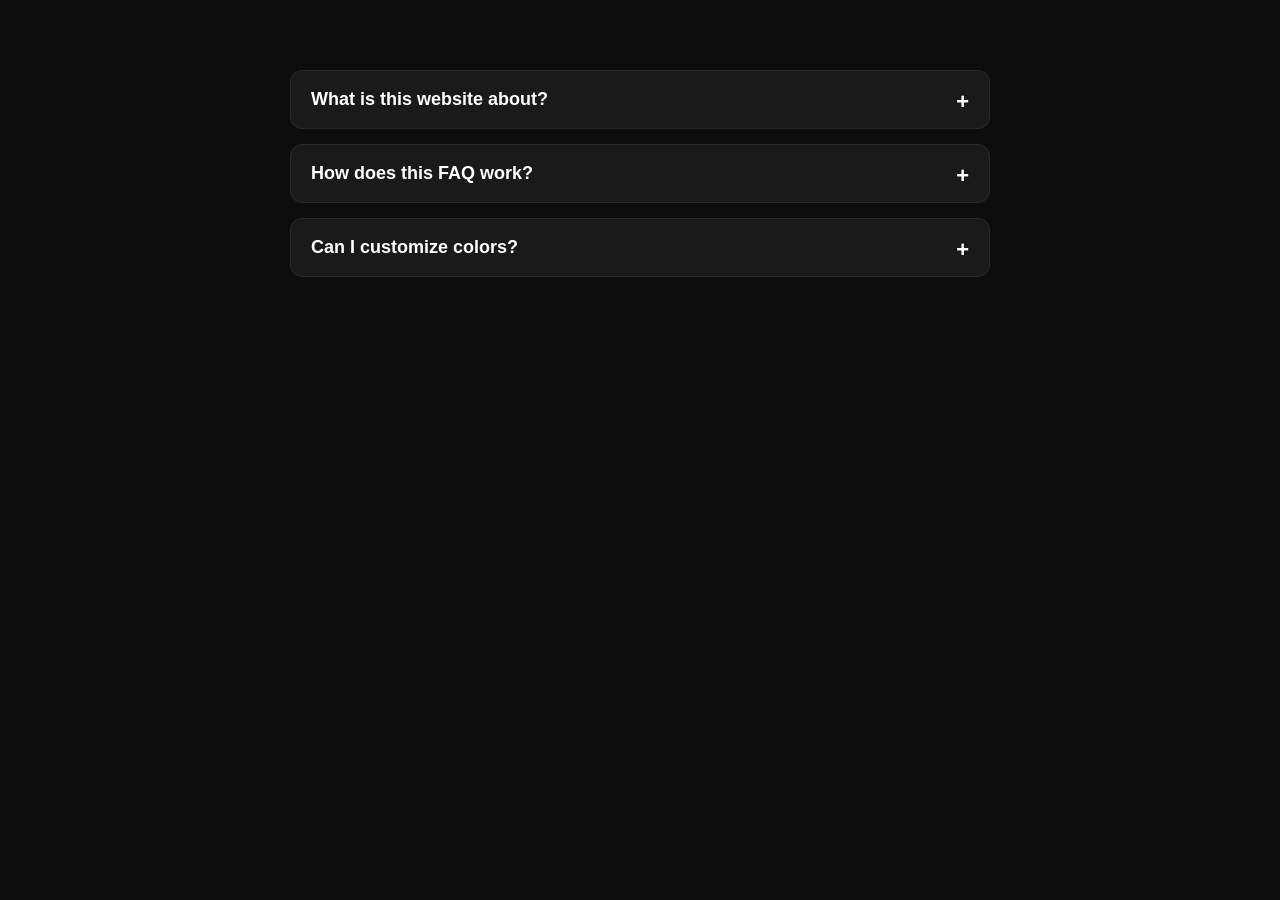
==== video-faq/index.html @ e9b25f51 "Create index.html" ====
<!DOCTYPE html>
<html lang="en">
    <head>
        <meta charset="UTF-8">
        <meta name="viewport" content="width=device-width, initial-scale=1.0">
        <title>FAQ Section</title>
        <style>
    body {
        margin: 0;
        font-family: 'Segoe UI', sans-serif;
        background: #0d0d0d;
        color: #fff;
    }

    .faq-container {
        max-width: 700px;
        margin: 50px auto;
        padding: 20px;
    }

    .faq-item {
        background: #1a1a1a;
        margin-bottom: 15px;
        border-radius: 12px;
        overflow: hidden;
        transition: 0.3s ease;
        border: 1px solid #2a2a2a;
    }

    .faq-question {
        padding: 18px 20px;
        cursor: pointer;
        font-size: 18px;
        font-weight: 600;
        position: relative;
    }

    .faq-question::after {
        content: "+";
        position: absolute;
        right: 20px;
        font-size: 22px;
        transition: 0.3s;
    }

    .faq-item.active .faq-question::after {
        content: "–";
    }

    .faq-answer {
        max-height: 0;
        overflow: hidden;
        padding: 0 20px;
        font-size: 16px;
        line-height: 1.6;
        color: #00ffd5;
        transition: max-height 0.4s ease, padding 0.3s ease;
    }

    .faq-item.active .faq-answer {
        max-height: 200px;
        padding: 15px 20px 20px;
    }

    /* Hover effect */
    .faq-item:hover {
        border-color: #00ffd5;
        box-shadow: 0 0 10px rgba(0,255,213,0.2);
    }
        </style>
    </head>
    <body>
        <div class="faq-container">
            <div class="faq-item">
                <div class="faq-question">What is this website about?</div>
                <div class="faq-answer">
                    This website provides useful content in an interactive way using modern UI components.
                </div>
            </div>
            <div class="faq-item">
                <div class="faq-question">How does this FAQ work?</div>
                <div class="faq-answer">
                    Click on any question to expand and reveal the answer with a smooth animation.
                </div>
            </div>
            <div class="faq-item">
                <div class="faq-question">Can I customize colors?</div>
                <div class="faq-answer">
                    Yes, you can easily change colors in the CSS section to match your brand.
                </div>
            </div>
        </div>
        <script>
    const faqItems = document.querySelectorAll(".faq-item");

    faqItems.forEach(item => {
        item.addEventListener("click", () => {

            // Close others (optional)
            faqItems.forEach(i => {
                if(i !== item) i.classList.remove("active");
            });

            item.classList.toggle("active");
        });
    });
        </script>
    </body>
</html>
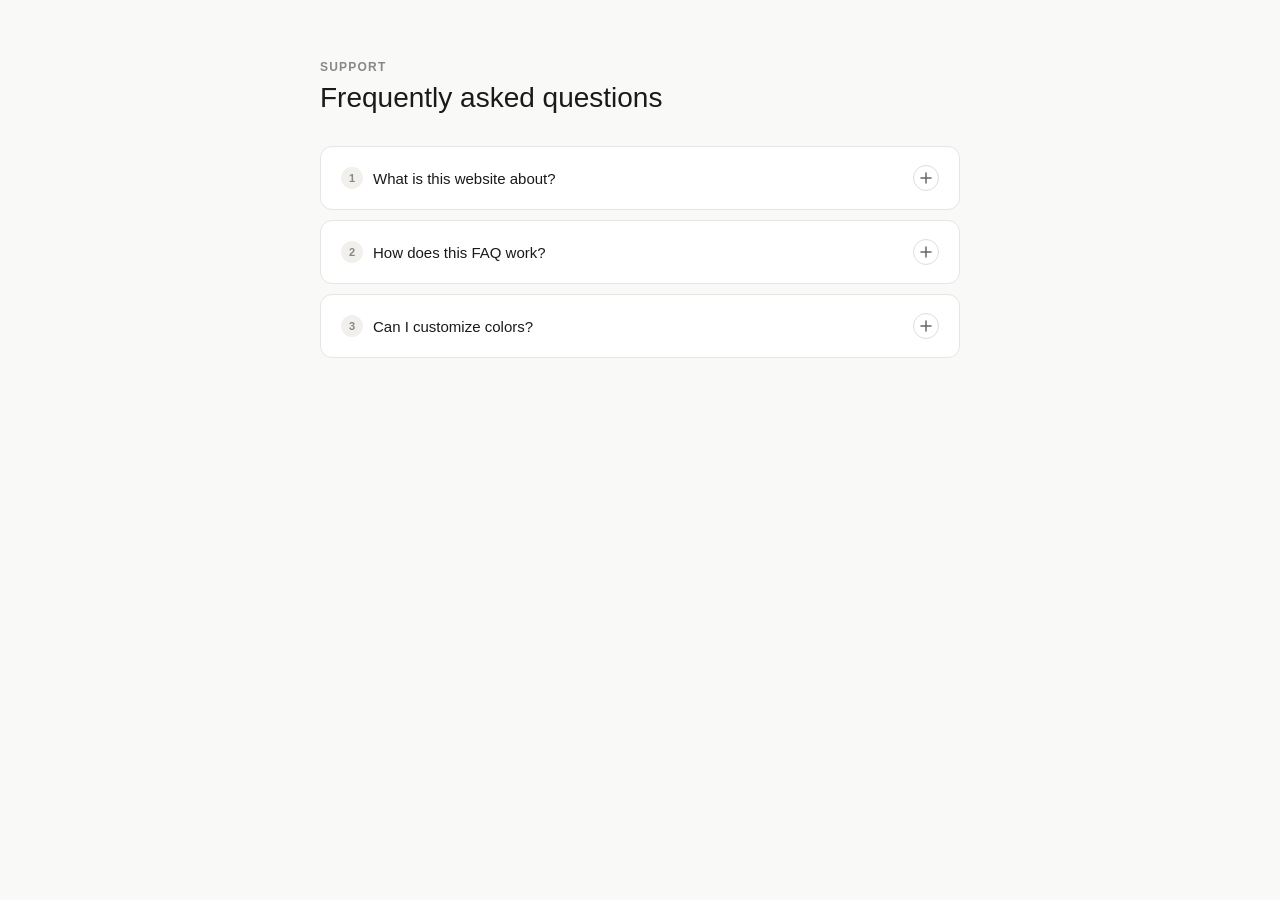
==== commit 97dcc3de: "Update index.html" ====
--- a/video-faq/index.html
+++ b/video-faq/index.html
@@ -5,104 +5,125 @@
         <meta name="viewport" content="width=device-width, initial-scale=1.0">
         <title>FAQ Section</title>
         <style>
-    body {
-        margin: 0;
-        font-family: 'Segoe UI', sans-serif;
-        background: #0d0d0d;
-        color: #fff;
-    }
+    *, *::before, *::after { box-sizing: border-box; margin: 0; padding: 0; }
+    body { font-family: 'Segoe UI', sans-serif; background: #f9f9f8; color: #1a1a1a; }
 
-    .faq-container {
-        max-width: 700px;
-        margin: 50px auto;
-        padding: 20px;
-    }
+    .faq-wrap { max-width: 680px; margin: 60px auto; padding: 0 20px; }
+    .faq-head { font-size: 12px; font-weight: 600; letter-spacing: 0.1em; text-transform: uppercase; color: #888; margin-bottom: 8px; }
+    .faq-title { font-size: 28px; font-weight: 500; margin-bottom: 2rem; }
 
-    .faq-item {
-        background: #1a1a1a;
-        margin-bottom: 15px;
-        border-radius: 12px;
-        overflow: hidden;
-        transition: 0.3s ease;
-        border: 1px solid #2a2a2a;
-    }
+    .faq-item { border: 1px solid #e5e5e3; border-radius: 12px; margin-bottom: 10px; background: #fff; overflow: hidden; transition: border-color 0.2s; }
+    .faq-item:hover { border-color: #c0c0bc; }
+    .faq-item.open { border-color: #b0b0ac; }
 
-    .faq-question {
-        padding: 18px 20px;
-        cursor: pointer;
-        font-size: 18px;
-        font-weight: 600;
-        position: relative;
-    }
+    .faq-q { display: flex; align-items: center; justify-content: space-between; padding: 18px 20px; cursor: pointer; gap: 16px; }
+    .faq-q-inner { display: flex; align-items: center; gap: 10px; }
+    .num-badge { width: 22px; height: 22px; border-radius: 50%; background: #f1f0ec; display: flex; align-items: center; justify-content: center; font-size: 11px; font-weight: 600; color: #888; flex-shrink: 0; }
+    .faq-q-text { font-size: 15px; font-weight: 500; }
 
-    .faq-question::after {
-        content: "+";
-        position: absolute;
-        right: 20px;
-        font-size: 22px;
-        transition: 0.3s;
-    }
+    .faq-icon { width: 26px; height: 26px; border-radius: 50%; border: 1px solid #ddd; display: flex; align-items: center; justify-content: center; flex-shrink: 0; transition: background 0.2s; }
+    .faq-icon svg { width: 12px; height: 12px; stroke: #666; stroke-width: 1.5; stroke-linecap: round; transition: transform 0.3s cubic-bezier(0.4,0,0.2,1); }
+    .faq-item.open .faq-icon svg { transform: rotate(45deg); }
 
-    .faq-item.active .faq-question::after {
-        content: "–";
-    }
-
-    .faq-answer {
-        max-height: 0;
-        overflow: hidden;
-        padding: 0 20px;
-        font-size: 16px;
-        line-height: 1.6;
-        color: #00ffd5;
-        transition: max-height 0.4s ease, padding 0.3s ease;
-    }
-
-    .faq-item.active .faq-answer {
-        max-height: 200px;
-        padding: 15px 20px 20px;
-    }
-
-    /* Hover effect */
-    .faq-item:hover {
-        border-color: #00ffd5;
-        box-shadow: 0 0 10px rgba(0,255,213,0.2);
-    }
+    .faq-a-wrap { max-height: 0; overflow: hidden; transition: max-height 0.35s cubic-bezier(0.4,0,0.2,1); }
+    .faq-item.open .faq-a-wrap { max-height: 300px; }
+    .faq-a { padding: 0 20px 18px; border-top: 1px solid #f0f0ec; padding-top: 14px; font-size: 14px; line-height: 1.7; color: #555; }
         </style>
     </head>
     <body>
-        <div class="faq-container">
+        <div class="faq-wrap">
+            <p class="faq-head">Support</p>
+            <h2 class="faq-title">Frequently asked questions</h2>
             <div class="faq-item">
-                <div class="faq-question">What is this website about?</div>
-                <div class="faq-answer">
-                    This website provides useful content in an interactive way using modern UI components.
+                <div class="faq-q">
+                    <div class="faq-q-inner">
+                        <span class="num-badge">1</span>
+                        <span class="faq-q-text">What is this website about?</span>
+                    </div>
+                    <div class="faq-icon">
+                        <svg viewBox="0 0 12 12" fill="none">
+                            <line
+                                x1="6"
+                                y1="1"
+                                x2="6"
+                                y2="11"
+                            />
+                            <line
+                                x1="1"
+                                y1="6"
+                                x2="11"
+                                y2="6"
+                            />
+                        </svg>
+                    </div>
+                </div>
+                <div class="faq-a-wrap">
+                    <div class="faq-a">This website provides useful content in an interactive way using modern UI components.</div>
                 </div>
             </div>
             <div class="faq-item">
-                <div class="faq-question">How does this FAQ work?</div>
-                <div class="faq-answer">
-                    Click on any question to expand and reveal the answer with a smooth animation.
+                <div class="faq-q">
+                    <div class="faq-q-inner">
+                        <span class="num-badge">2</span>
+                        <span class="faq-q-text">How does this FAQ work?</span>
+                    </div>
+                    <div class="faq-icon">
+                        <svg viewBox="0 0 12 12" fill="none">
+                            <line
+                                x1="6"
+                                y1="1"
+                                x2="6"
+                                y2="11"
+                            />
+                            <line
+                                x1="1"
+                                y1="6"
+                                x2="11"
+                                y2="6"
+                            />
+                        </svg>
+                    </div>
+                </div>
+                <div class="faq-a-wrap">
+                    <div class="faq-a">Click on any question to expand and reveal the answer with a smooth animation.</div>
                 </div>
             </div>
             <div class="faq-item">
-                <div class="faq-question">Can I customize colors?</div>
-                <div class="faq-answer">
-                    Yes, you can easily change colors in the CSS section to match your brand.
+                <div class="faq-q">
+                    <div class="faq-q-inner">
+                        <span class="num-badge">3</span>
+                        <span class="faq-q-text">Can I customize colors?</span>
+                    </div>
+                    <div class="faq-icon">
+                        <svg viewBox="0 0 12 12" fill="none">
+                            <line
+                                x1="6"
+                                y1="1"
+                                x2="6"
+                                y2="11"
+                            />
+                            <line
+                                x1="1"
+                                y1="6"
+                                x2="11"
+                                y2="6"
+                            />
+                        </svg>
+                    </div>
+                </div>
+                <div class="faq-a-wrap">
+                    <div class="faq-a">Yes, you can easily change colors in the CSS section to match your brand.</div>
                 </div>
             </div>
         </div>
         <script>
-    const faqItems = document.querySelectorAll(".faq-item");
-
-    faqItems.forEach(item => {
-        item.addEventListener("click", () => {
-
-            // Close others (optional)
-            faqItems.forEach(i => {
-                if(i !== item) i.classList.remove("active");
-            });
-
-            item.classList.toggle("active");
-        });
+    document.querySelectorAll('.faq-q').forEach(q => {
+      q.addEventListener('click', () => {
+        const item = q.closest('.faq-item');
+        const isOpen = item.classList.contains('open');
+        document.querySelectorAll('.faq-item').forEach(i => i.classList.remove('open'));
+        if (!isOpen) item.classList.add('open');
+      });
     });
         </script>
     </body>
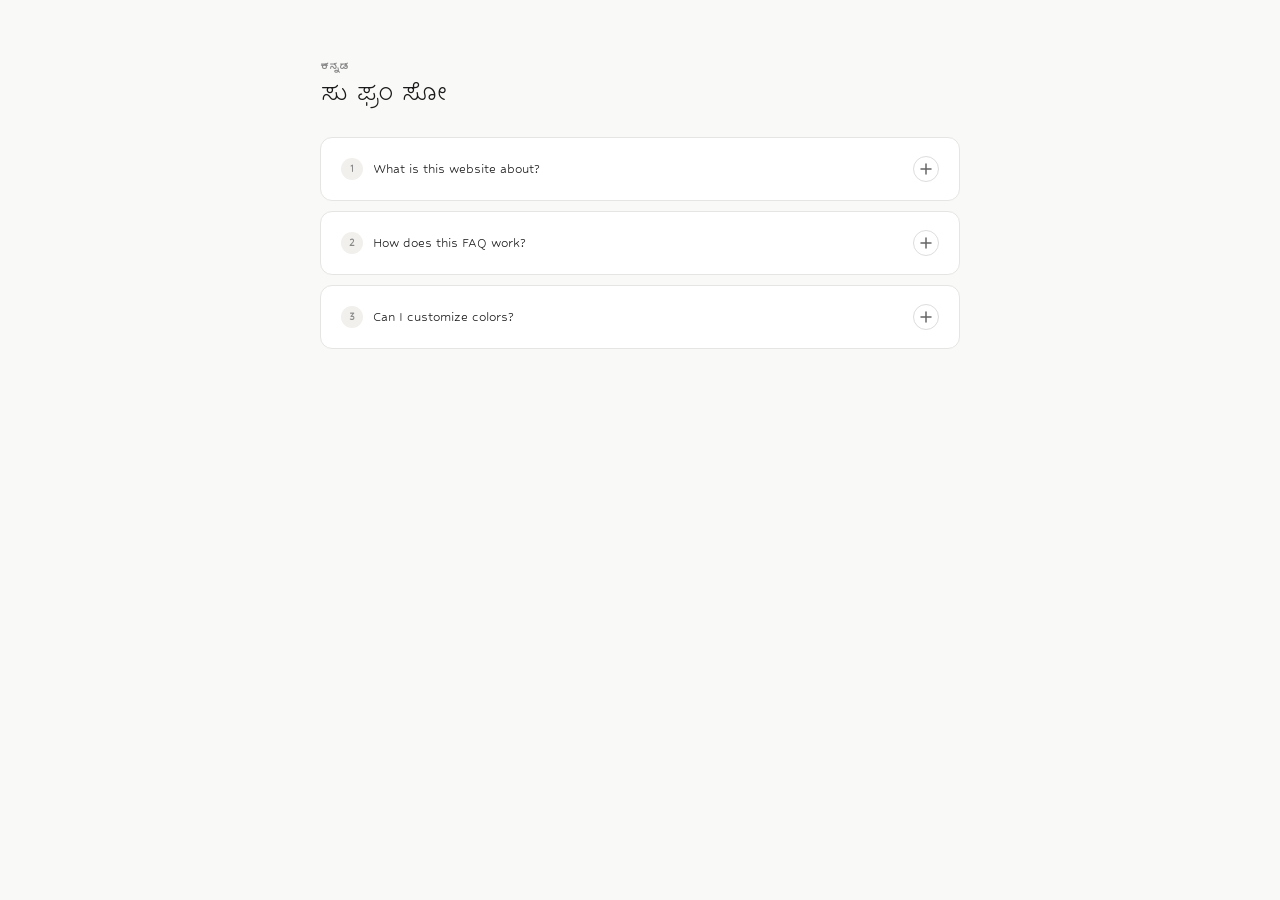
==== commit 7cd2ba94: "updated" ====
--- a/video-faq/index.html
+++ b/video-faq/index.html
@@ -4,36 +4,13 @@
         <meta charset="UTF-8">
         <meta name="viewport" content="width=device-width, initial-scale=1.0">
         <title>FAQ Section</title>
-        <style>
-    *, *::before, *::after { box-sizing: border-box; margin: 0; padding: 0; }
-    body { font-family: 'Segoe UI', sans-serif; background: #f9f9f8; color: #1a1a1a; }
-
-    .faq-wrap { max-width: 680px; margin: 60px auto; padding: 0 20px; }
-    .faq-head { font-size: 12px; font-weight: 600; letter-spacing: 0.1em; text-transform: uppercase; color: #888; margin-bottom: 8px; }
-    .faq-title { font-size: 28px; font-weight: 500; margin-bottom: 2rem; }
-
-    .faq-item { border: 1px solid #e5e5e3; border-radius: 12px; margin-bottom: 10px; background: #fff; overflow: hidden; transition: border-color 0.2s; }
-    .faq-item:hover { border-color: #c0c0bc; }
-    .faq-item.open { border-color: #b0b0ac; }
-
-    .faq-q { display: flex; align-items: center; justify-content: space-between; padding: 18px 20px; cursor: pointer; gap: 16px; }
-    .faq-q-inner { display: flex; align-items: center; gap: 10px; }
-    .num-badge { width: 22px; height: 22px; border-radius: 50%; background: #f1f0ec; display: flex; align-items: center; justify-content: center; font-size: 11px; font-weight: 600; color: #888; flex-shrink: 0; }
-    .faq-q-text { font-size: 15px; font-weight: 500; }
-
-    .faq-icon { width: 26px; height: 26px; border-radius: 50%; border: 1px solid #ddd; display: flex; align-items: center; justify-content: center; flex-shrink: 0; transition: background 0.2s; }
-    .faq-icon svg { width: 12px; height: 12px; stroke: #666; stroke-width: 1.5; stroke-linecap: round; transition: transform 0.3s cubic-bezier(0.4,0,0.2,1); }
-    .faq-item.open .faq-icon svg { transform: rotate(45deg); }
-
-    .faq-a-wrap { max-height: 0; overflow: hidden; transition: max-height 0.35s cubic-bezier(0.4,0,0.2,1); }
-    .faq-item.open .faq-a-wrap { max-height: 300px; }
-    .faq-a { padding: 0 20px 18px; border-top: 1px solid #f0f0ec; padding-top: 14px; font-size: 14px; line-height: 1.7; color: #555; }
-        </style>
+        <link rel="stylesheet" href="style.css">
+        <link href="https://fonts.googleapis.com/css2?family=Hubballi&display=swap" rel="stylesheet">
     </head>
     <body>
         <div class="faq-wrap">
-            <p class="faq-head">Support</p>
-            <h2 class="faq-title">Frequently asked questions</h2>
+            <p class="faq-head">ಕನ್ನಡ</p>
+            <h2 class="faq-title">ಸು ಫ್ರಂ ಸೋ</h2>
             <div class="faq-item">
                 <div class="faq-q">
                     <div class="faq-q-inner">
@@ -116,15 +93,6 @@
                 </div>
             </div>
         </div>
-        <script>
-    document.querySelectorAll('.faq-q').forEach(q => {
-      q.addEventListener('click', () => {
-        const item = q.closest('.faq-item');
-        const isOpen = item.classList.contains('open');
-        document.querySelectorAll('.faq-item').forEach(i => i.classList.remove('open'));
-        if (!isOpen) item.classList.add('open');
-      });
-    });
-        </script>
+        <script src="script.js"></script>
     </body>
 </html>
--- a/video-faq/style.css
+++ b/video-faq/style.css
@@ -0,0 +1,129 @@
+*,
+*::before,
+*::after {
+    box-sizing: border-box;
+    margin: 0;
+    padding: 0;
+}
+
+body {
+    font-family: "Hubballi", sans-serif;
+    background: #f9f9f8;
+    color: #1a1a1a;
+}
+
+.faq-wrap {
+    max-width: 680px;
+    margin: 60px auto;
+    padding: 0 20px;
+}
+
+.faq-head {
+    font-size: 12px;
+    font-weight: 600;
+    letter-spacing: 0.1em;
+    text-transform: uppercase;
+    color: #888;
+    margin-bottom: 8px;
+}
+
+.faq-title {
+    font-size: 28px;
+    font-weight: 500;
+    margin-bottom: 2rem;
+}
+
+.faq-item {
+    border: 1px solid #e5e5e3;
+    border-radius: 12px;
+    margin-bottom: 10px;
+    background: #fff;
+    overflow: hidden;
+    transition: border-color 0.2s;
+}
+
+.faq-item:hover {
+    border-color: #c0c0bc;
+}
+
+.faq-item.open {
+    border-color: #b0b0ac;
+}
+
+.faq-q {
+    display: flex;
+    align-items: center;
+    justify-content: space-between;
+    padding: 18px 20px;
+    cursor: pointer;
+    gap: 16px;
+}
+
+.faq-q-inner {
+    display: flex;
+    align-items: center;
+    gap: 10px;
+}
+
+.num-badge {
+    width: 22px;
+    height: 22px;
+    border-radius: 50%;
+    background: #f1f0ec;
+    display: flex;
+    align-items: center;
+    justify-content: center;
+    font-size: 11px;
+    font-weight: 600;
+    color: #888;
+    flex-shrink: 0;
+}
+
+.faq-q-text {
+    font-size: 15px;
+    font-weight: 500;
+}
+
+.faq-icon {
+    width: 26px;
+    height: 26px;
+    border-radius: 50%;
+    border: 1px solid #ddd;
+    display: flex;
+    align-items: center;
+    justify-content: center;
+    flex-shrink: 0;
+    transition: background 0.2s;
+}
+
+.faq-icon svg {
+    width: 12px;
+    height: 12px;
+    stroke: #666;
+    stroke-width: 1.5;
+    stroke-linecap: round;
+    transition: transform 0.3s cubic-bezier(0.4, 0, 0.2, 1);
+}
+
+.faq-item.open .faq-icon svg {
+    transform: rotate(45deg);
+}
+
+.faq-a-wrap {
+    max-height: 0;
+    overflow: hidden;
+    transition: max-height 0.35s cubic-bezier(0.4, 0, 0.2, 1);
+}
+
+.faq-item.open .faq-a-wrap {
+    max-height: 300px;
+}
+
+.faq-a {
+    padding: 0 20px 18px;
+    border-top: 1px solid #f0f0ec;
+    padding-top: 14px;
+    font-size: 14px;
+    line-height: 1.7;
+    color: #555;
+}
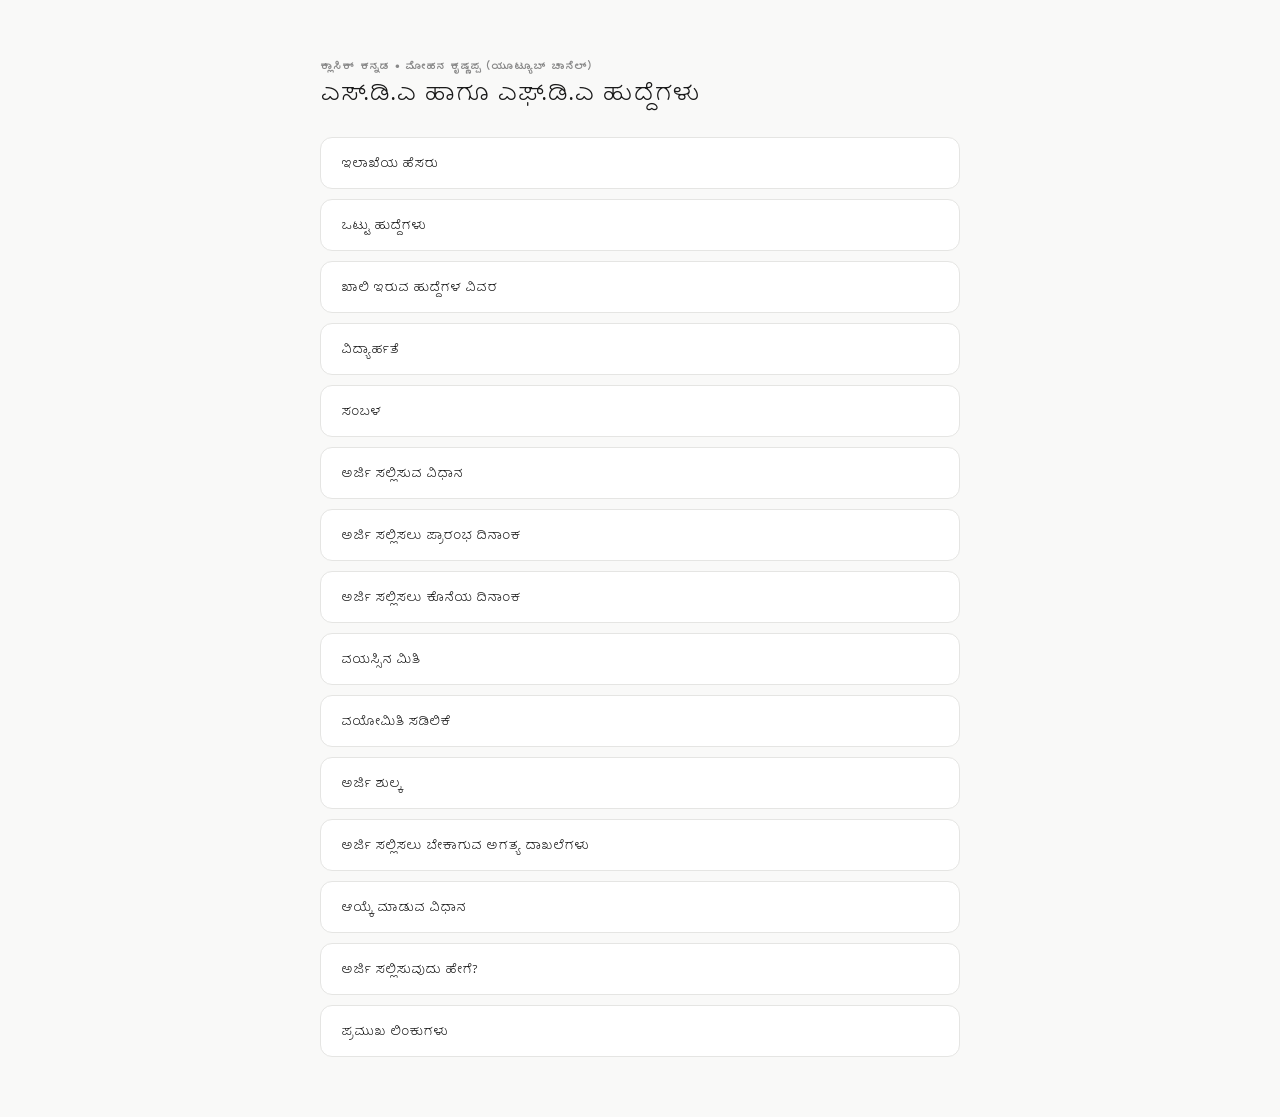
==== commit 3bed0c8f: "updated" ====
--- a/video-faq/index.html
+++ b/video-faq/index.html
@@ -9,83 +9,174 @@
     </head>
     <body>
         <div class="faq-wrap">
-            <p class="faq-head">ಕನ್ನಡ</p>
-            <h2 class="faq-title">ಸು ಫ್ರಂ ಸೋ</h2>
+            <p class="faq-head">ಕ್ಲಾಸಿಕ್ ಕನ್ನಡ • ಮೋಹನ ಕೃಷ್ಣಪ್ಪ (ಯೂಟ್ಯೂಬ್ ಚಾನೆಲ್)</p>
+            <h2 class="faq-title">ಎಸ್.ಡಿ.ಎ ಹಾಗೂ ಎಫ್.ಡಿ.ಎ ಹುದ್ದೆಗಳು</h2>
             <div class="faq-item">
                 <div class="faq-q">
                     <div class="faq-q-inner">
-                        <span class="num-badge">1</span>
-                        <span class="faq-q-text">What is this website about?</span>
-                    </div>
-                    <div class="faq-icon">
-                        <svg viewBox="0 0 12 12" fill="none">
-                            <line
-                                x1="6"
-                                y1="1"
-                                x2="6"
-                                y2="11"
-                            />
-                            <line
-                                x1="1"
-                                y1="6"
-                                x2="11"
-                                y2="6"
-                            />
-                        </svg>
+                        <span class="faq-q-text">ಇಲಾಖೆಯ ಹೆಸರು</span>
                     </div>
                 </div>
                 <div class="faq-a-wrap">
-                    <div class="faq-a">This website provides useful content in an interactive way using modern UI components.</div>
+                    <div class="faq-a">ಬಳ್ಳಾರಿ ಜಿಲ್ಲಾ ಸಹಕಾರ ಕೇಂದ್ರ ಬ್ಯಾಂಕ್ (ಬಳ್ಳಾರಿ ಡಿಸಿಸಿ ಬ್ಯಾಂಕ್)</div>
                 </div>
             </div>
             <div class="faq-item">
                 <div class="faq-q">
                     <div class="faq-q-inner">
-                        <span class="num-badge">2</span>
-                        <span class="faq-q-text">How does this FAQ work?</span>
-                    </div>
-                    <div class="faq-icon">
-                        <svg viewBox="0 0 12 12" fill="none">
-                            <line
-                                x1="6"
-                                y1="1"
-                                x2="6"
-                                y2="11"
-                            />
-                            <line
-                                x1="1"
-                                y1="6"
-                                x2="11"
-                                y2="6"
-                            />
-                        </svg>
+                        <span class="faq-q-text">ಒಟ್ಟು ಹುದ್ದೆಗಳು</span>
                     </div>
                 </div>
                 <div class="faq-a-wrap">
-                    <div class="faq-a">Click on any question to expand and reveal the answer with a smooth animation.</div>
+                    <div class="faq-a">82 ಹುದ್ದೆಗಳು</div>
                 </div>
             </div>
             <div class="faq-item">
                 <div class="faq-q">
                     <div class="faq-q-inner">
-                        <span class="num-badge">3</span>
-                        <span class="faq-q-text">Can I customize colors?</span>
+                        <span class="faq-q-text">ಖಾಲಿ ಇರುವ ಹುದ್ದೆಗಳ ವಿವರ</span>
                     </div>
-                    <div class="faq-icon">
-                        <svg viewBox="0 0 12 12" fill="none">
-                            <line
-                                x1="6"
-                                y1="1"
-                                x2="6"
-                                y2="11"
-                            />
-                            <line
-                                x1="1"
-                                y1="6"
-                                x2="11"
-                                y2="6"
-                            />
-                        </svg>
+                </div>
+                <div class="faq-a-wrap">
+                    <div class="faq-a">
+                        ಪ್ರಥಮ ದರ್ಜೆ ಸಹಾಯಕ ಹುದ್ದೆಗಳು - 22 ಹುದ್ದೆಗಳು
+                        <br>
+                        ದ್ವಿತೀಯ ದರ್ಜೆ ಸಹಾಯಕ ಹುದ್ದೆಗಳು - 28 ಹುದ್ದೆಗಳು
+                        <br>
+                        ಡ್ರೈವರ್ ಹುದ್ದೆಗಳು - 01 ಹುದ್ದೆ
+                        <br>
+                        ಕಿರಿಯ ಸೇವಕರ ಹುದ್ದೆಗಳು - 31 ಹುದ್ದೆಗಳು
+                    </div>
+                </div>
+            </div>
+            <div class="faq-item">
+                <div class="faq-q">
+                    <div class="faq-q-inner">
+                        <span class="faq-q-text">ವಿದ್ಯಾರ್ಹತೆ</span>
+                    </div>
+                </div>
+                <div class="faq-a-wrap">
+                    <div class="faq-a">
+                        ಪ್ರಥಮ ದರ್ಜೆ ಸಹಾಯಕ ಹುದ್ದೆಗಳಿಗೆ - ಯಾವುದೇ ಡಿಗ್ರಿ
+                        <br>
+                        ದ್ವಿತೀಯ ದರ್ಜೆ ಸಹಾಯಕ ಹುದ್ದೆಗಳಿಗೆ - 2nd ಪಿಯುಸಿ
+                        <br>
+                        ಡ್ರೈವರ್ ಹಾಗೂ ಕಿರಿಯ ಸೇವಕರ ಹುದ್ದೆಗಳಿಗೆ - SSLC ಪಾಸ್
+                    </div>
+                </div>
+            </div>
+            <div class="faq-item">
+                <div class="faq-q">
+                    <div class="faq-q-inner">
+                        <span class="faq-q-text">ಸಂಬಳ</span>
+                    </div>
+                </div>
+                <div class="faq-a-wrap">
+                    <div class="faq-a">
+                        ಪ್ರಥಮ ದರ್ಜೆ ಸಹಾಯಕ ಹುದ್ದೆಗಳಿಗೆ - 44,425 ರಿಂದ 83,700 ರೂಪಾಯಿಗಳು ತಿಂಗಳಿಗೆ
+                        <br>
+                        ದ್ವಿತೀಯ ದರ್ಜೆ ಸಹಾಯಕ ಹುದ್ದೆಗಳಿಗೆ - 34,100 ರಿಂದ 67,600 ರೂಪಾಯಿಗಳು ತಿಂಗಳಿಗೆ
+                        <br>
+                        ಡ್ರೈವರ್ ಹುದ್ದೆಗಳಿಗೆ - 31,775 ರಿಂದ 61,300 ರೂಪಾಯಿಗಳು ತಿಂಗಳಿಗೆ
+                        <br>
+                        ಕಿರಿಯ ಸೇವಕರ ಹುದ್ದೆಗಳಿಗೆ - 29,600 ರಿಂದ 52,800 ರೂಪಾಯಿಗಳು ತಿಂಗಳಿಗೆ
+                    </div>
+                </div>
+            </div>
+            <div class="faq-item">
+                <div class="faq-q">
+                    <div class="faq-q-inner">
+                        <span class="faq-q-text">ಅರ್ಜಿ ಸಲ್ಲಿಸುವ ವಿಧಾನ</span>
+                    </div>
+                </div>
+                <div class="faq-a-wrap">
+                    <div class="faq-a">Yes, you can easily change colors in the CSS section to match your brand.</div>
+                </div>
+            </div>
+            <div class="faq-item">
+                <div class="faq-q">
+                    <div class="faq-q-inner">
+                        <span class="faq-q-text">ಅರ್ಜಿ ಸಲ್ಲಿಸಲು ಪ್ರಾರಂಭ ದಿನಾಂಕ</span>
+                    </div>
+                </div>
+                <div class="faq-a-wrap">
+                    <div class="faq-a">Yes, you can easily change colors in the CSS section to match your brand.</div>
+                </div>
+            </div>
+            <div class="faq-item">
+                <div class="faq-q">
+                    <div class="faq-q-inner">
+                        <span class="faq-q-text">ಅರ್ಜಿ ಸಲ್ಲಿಸಲು ಕೊನೆಯ ದಿನಾಂಕ</span>
+                    </div>
+                </div>
+                <div class="faq-a-wrap">
+                    <div class="faq-a">Yes, you can easily change colors in the CSS section to match your brand.</div>
+                </div>
+            </div>
+            <div class="faq-item">
+                <div class="faq-q">
+                    <div class="faq-q-inner">
+                        <span class="faq-q-text">ವಯಸ್ಸಿನ ಮಿತಿ</span>
+                    </div>
+                </div>
+                <div class="faq-a-wrap">
+                    <div class="faq-a">Yes, you can easily change colors in the CSS section to match your brand.</div>
+                </div>
+            </div>
+            <div class="faq-item">
+                <div class="faq-q">
+                    <div class="faq-q-inner">
+                        <span class="faq-q-text">ವಯೋಮಿತಿ ಸಡಿಲಿಕೆ</span>
+                    </div>
+                </div>
+                <div class="faq-a-wrap">
+                    <div class="faq-a">Yes, you can easily change colors in the CSS section to match your brand.</div>
+                </div>
+            </div>
+            <div class="faq-item">
+                <div class="faq-q">
+                    <div class="faq-q-inner">
+                        <span class="faq-q-text">ಅರ್ಜಿ ಶುಲ್ಕ</span>
+                    </div>
+                </div>
+                <div class="faq-a-wrap">
+                    <div class="faq-a">Yes, you can easily change colors in the CSS section to match your brand.</div>
+                </div>
+            </div>
+            <div class="faq-item">
+                <div class="faq-q">
+                    <div class="faq-q-inner">
+                        <span class="faq-q-text">ಅರ್ಜಿ ಸಲ್ಲಿಸಲು ಬೇಕಾಗುವ ಅಗತ್ಯ ದಾಖಲೆಗಳು</span>
+                    </div>
+                </div>
+                <div class="faq-a-wrap">
+                    <div class="faq-a">Yes, you can easily change colors in the CSS section to match your brand.</div>
+                </div>
+            </div>
+            <div class="faq-item">
+                <div class="faq-q">
+                    <div class="faq-q-inner">
+                        <span class="faq-q-text">ಆಯ್ಕೆ ಮಾಡುವ ವಿಧಾನ</span>
+                    </div>
+                </div>
+                <div class="faq-a-wrap">
+                    <div class="faq-a">Yes, you can easily change colors in the CSS section to match your brand.</div>
+                </div>
+            </div>
+            <div class="faq-item">
+                <div class="faq-q">
+                    <div class="faq-q-inner">
+                        <span class="faq-q-text">ಅರ್ಜಿ ಸಲ್ಲಿಸುವುದು ಹೇಗೆ?</span>
+                    </div>
+                </div>
+                <div class="faq-a-wrap">
+                    <div class="faq-a">Yes, you can easily change colors in the CSS section to match your brand.</div>
+                </div>
+            </div>
+            <div class="faq-item">
+                <div class="faq-q">
+                    <div class="faq-q-inner">
+                        <span class="faq-q-text">ಪ್ರಮುಖ ಲಿಂಕುಗಳು</span>
                     </div>
                 </div>
                 <div class="faq-a-wrap">
--- a/video-faq/style.css
+++ b/video-faq/style.css
@@ -65,20 +65,6 @@
     gap: 10px;
 }
 
-.num-badge {
-    width: 22px;
-    height: 22px;
-    border-radius: 50%;
-    background: #f1f0ec;
-    display: flex;
-    align-items: center;
-    justify-content: center;
-    font-size: 11px;
-    font-weight: 600;
-    color: #888;
-    flex-shrink: 0;
-}
-
 .faq-q-text {
     font-size: 15px;
     font-weight: 500;
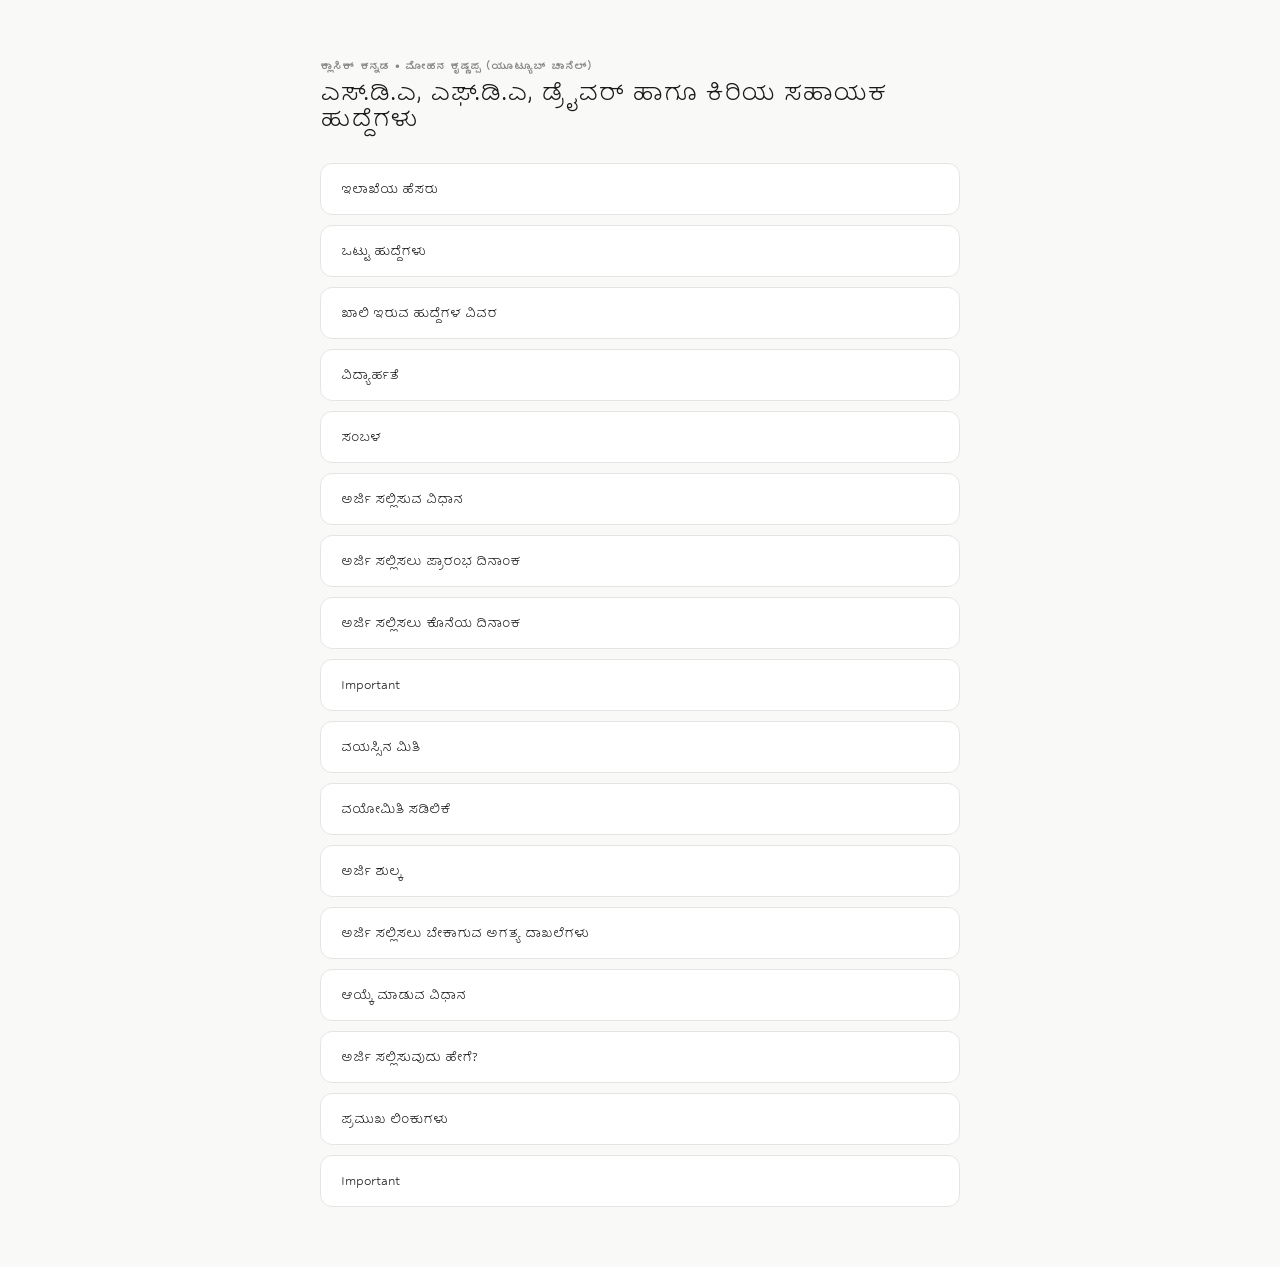
==== commit d6102f8f: "Update index.html" ====
--- a/video-faq/index.html
+++ b/video-faq/index.html
@@ -10,7 +10,7 @@
     <body>
         <div class="faq-wrap">
             <p class="faq-head">ಕ್ಲಾಸಿಕ್ ಕನ್ನಡ • ಮೋಹನ ಕೃಷ್ಣಪ್ಪ (ಯೂಟ್ಯೂಬ್ ಚಾನೆಲ್)</p>
-            <h2 class="faq-title">ಎಸ್.ಡಿ.ಎ ಹಾಗೂ ಎಫ್.ಡಿ.ಎ ಹುದ್ದೆಗಳು</h2>
+            <h2 class="faq-title">ಎಸ್.ಡಿ.ಎ, ಎಫ್.ಡಿ.ಎ, ಡ್ರೈವರ್ ಹಾಗೂ ಕಿರಿಯ ಸಹಾಯಕ ಹುದ್ದೆಗಳು</h2>
             <div class="faq-item">
                 <div class="faq-q">
                     <div class="faq-q-inner">
@@ -39,13 +39,32 @@
                 </div>
                 <div class="faq-a-wrap">
                     <div class="faq-a">
-                        ಪ್ರಥಮ ದರ್ಜೆ ಸಹಾಯಕ ಹುದ್ದೆಗಳು - 22 ಹುದ್ದೆಗಳು
-                        <br>
-                        ದ್ವಿತೀಯ ದರ್ಜೆ ಸಹಾಯಕ ಹುದ್ದೆಗಳು - 28 ಹುದ್ದೆಗಳು
-                        <br>
-                        ಡ್ರೈವರ್ ಹುದ್ದೆಗಳು - 01 ಹುದ್ದೆ
-                        <br>
-                        ಕಿರಿಯ ಸೇವಕರ ಹುದ್ದೆಗಳು - 31 ಹುದ್ದೆಗಳು
+                        <table>
+                            <tr>
+                                <th>ಹುದ್ದೆಯ ಹೆಸರು</th>
+                                <th>ಹುದ್ದೆಗಳು</th>
+                            </tr>
+                            <tr>
+                                <td>ಪ್ರಥಮ ದರ್ಜೆ ಸಹಾಯಕರು</td>
+                                <td>22 ಹುದ್ದೆಗಳು</td>
+                            </tr>
+                            <tr>
+                                <td>ದ್ವಿತೀಯ ದರ್ಜೆ ಸಹಾಯಕರು</td>
+                                <td>28 ಹುದ್ದೆಗಳು</td>
+                            </tr>
+                            <tr>
+                                <td>ಡ್ರೈವರ್</td>
+                                <td>01 ಹುದ್ದೆ</td>
+                            </tr>
+                            <tr>
+                                <td>ಕಿರಿಯ ಸೇವಕರು</td>
+                                <td>31 ಹುದ್ದೆಗಳು</td>
+                            </tr>
+                            <tr>
+                                <td>ಒಟ್ಟು</td>
+                                <td>82 ಹುದ್ದೆಗಳು</td>
+                            </tr>
+                        </table>
                     </div>
                 </div>
             </div>
@@ -57,11 +76,24 @@
                 </div>
                 <div class="faq-a-wrap">
                     <div class="faq-a">
-                        ಪ್ರಥಮ ದರ್ಜೆ ಸಹಾಯಕ ಹುದ್ದೆಗಳಿಗೆ - ಯಾವುದೇ ಡಿಗ್ರಿ
-                        <br>
-                        ದ್ವಿತೀಯ ದರ್ಜೆ ಸಹಾಯಕ ಹುದ್ದೆಗಳಿಗೆ - 2nd ಪಿಯುಸಿ
-                        <br>
-                        ಡ್ರೈವರ್ ಹಾಗೂ ಕಿರಿಯ ಸೇವಕರ ಹುದ್ದೆಗಳಿಗೆ - SSLC ಪಾಸ್
+                        <table>
+                            <tr>
+                                <th>ಹುದ್ದೆಯ ಹೆಸರು</th>
+                                <th>ವಿದ್ಯಾರ್ಹತೆ</th>
+                            </tr>
+                            <tr>
+                                <td>ಪ್ರಥಮ ದರ್ಜೆ ಸಹಾಯಕ</td>
+                                <td>ಯಾವುದೇ ಡಿಗ್ರಿ</td>
+                            </tr>
+                            <tr>
+                                <td>ದ್ವಿತೀಯ ದರ್ಜೆ ಸಹಾಯಕ</td>
+                                <td>2nd ಪಿಯುಸಿ</td>
+                            </tr>
+                            <tr>
+                                <td>ಡ್ರೈವರ್ ಹಾಗೂ ಕಿರಿಯ ಸೇವಕ</td>
+                                <td>SSLC ಪಾಸ್</td>
+                            </tr>
+                        </table>
                     </div>
                 </div>
             </div>
@@ -73,13 +105,28 @@
                 </div>
                 <div class="faq-a-wrap">
                     <div class="faq-a">
-                        ಪ್ರಥಮ ದರ್ಜೆ ಸಹಾಯಕ ಹುದ್ದೆಗಳಿಗೆ - 44,425 ರಿಂದ 83,700 ರೂಪಾಯಿಗಳು ತಿಂಗಳಿಗೆ
-                        <br>
-                        ದ್ವಿತೀಯ ದರ್ಜೆ ಸಹಾಯಕ ಹುದ್ದೆಗಳಿಗೆ - 34,100 ರಿಂದ 67,600 ರೂಪಾಯಿಗಳು ತಿಂಗಳಿಗೆ
-                        <br>
-                        ಡ್ರೈವರ್ ಹುದ್ದೆಗಳಿಗೆ - 31,775 ರಿಂದ 61,300 ರೂಪಾಯಿಗಳು ತಿಂಗಳಿಗೆ
-                        <br>
-                        ಕಿರಿಯ ಸೇವಕರ ಹುದ್ದೆಗಳಿಗೆ - 29,600 ರಿಂದ 52,800 ರೂಪಾಯಿಗಳು ತಿಂಗಳಿಗೆ
+                        <table>
+                            <tr>
+                                <th>ಹುದ್ದೆ</th>
+                                <th>ಸಂಬಳ (ತಿಂಗಳಿಗೆ)</th>
+                            </tr>
+                            <tr>
+                                <td>ಪ್ರಥಮ ದರ್ಜೆ ಸಹಾಯಕ</td>
+                                <td>44,425 ರಿಂದ 83,700 ರೂಪಾಯಿಗಳು</td>
+                            </tr>
+                            <tr>
+                                <td>ದ್ವಿತೀಯ ದರ್ಜೆ ಸಹಾಯಕ</td>
+                                <td>34,100 ರಿಂದ 67,600 ರೂಪಾಯಿಗಳು</td>
+                            </tr>
+                            <tr>
+                                <td>ಡ್ರೈವರ್</td>
+                                <td>31,775 ರಿಂದ 61,300 ರೂಪಾಯಿಗಳು</td>
+                            </tr>
+                            <tr>
+                                <td>ಕಿರಿಯ ಸೇವಕರ</td>
+                                <td>29,600 ರಿಂದ 52,800 ರೂಪಾಯಿಗಳು</td>
+                            </tr>
+                        </table>
                     </div>
                 </div>
             </div>
@@ -90,97 +137,190 @@
                     </div>
                 </div>
                 <div class="faq-a-wrap">
+                    <div class="faq-a">ಆನ್'ಲೈನ್ ಮುಖಾಂತರ ಈ ಹುದ್ದೆಗಳಿಗೆ ಅರ್ಜಿಯನ್ನು ಸಲ್ಲಿಸಬೇಕು</div>
+                </div>
+            </div>
+            <div class="faq-item">
+                <div class="faq-q">
+                    <div class="faq-q-inner">
+                        <span class="faq-q-text">ಅರ್ಜಿ ಸಲ್ಲಿಸಲು ಪ್ರಾರಂಭ ದಿನಾಂಕ</span>
+                    </div>
+                </div>
+                <div class="faq-a-wrap">
+                    <div class="faq-a">06-ಏಪ್ರಿಲ್-2026</div>
+                </div>
+            </div>
+            <div class="faq-item">
+                <div class="faq-q">
+                    <div class="faq-q-inner">
+                        <span class="faq-q-text">ಅರ್ಜಿ ಸಲ್ಲಿಸಲು ಕೊನೆಯ ದಿನಾಂಕ</span>
+                    </div>
+                </div>
+                <div class="faq-a-wrap">
+                    <div class="faq-a">06-ಮೇ-2026</div>
+                </div>
+            </div>
+            <div class="faq-item">
+                <div class="faq-q">
+                    <div class="faq-q-inner">
+                        <span class="faq-q-text">Important</span>
+                    </div>
+                </div>
+                <div class="faq-a-wrap">
+                    <div class="faq-a">ಯಾರೆಲ್ಲ ಮೊದಲ ಬಾರಿಗೆ ನಮ್ಮ ಚಾನೆಲ್ ನ ನೋಡ್ತಾ ಇದ್ದೀರ ಹಾಗೂ ಇನ್ನೂ Subscribe ಆಗದೇ ನೋಡ್ತಾ ಇದ್ದೀರ ಎಲ್ಲರೂ ನಮ್ಮ ಚಾನೆಲ್ ಗೆ Subscribe ಆಗಿ ಹಾಗೂ Bell ಐಕಾನ್ ಕ್ಲಿಕ್ ಮಾಡಿ ಇದರಿಂದ ನಾವು ಮುಂದೆ ಅಪ್ಲೋಡ್ ಮಾಡುವಂತಹ ವಿಡಿಯೋ ಮಿಸ್ ಆಗಲ್ಲ. ಈ ವಿಡಿಯೋಗೆ ಇನ್ನು ಲೈಕ್ ಮಾಡಿಲ್ಲ ಅಂದ್ರೆ ಲೈಕ್ ಮಾಡಿ.</div>
+                </div>
+            </div>
+            <div class="faq-item">
+                <div class="faq-q">
+                    <div class="faq-q-inner">
+                        <span class="faq-q-text">ವಯಸ್ಸಿನ ಮಿತಿ</span>
+                    </div>
+                </div>
+                <div class="faq-a-wrap">
+                    <div class="faq-a">ಕನಿಷ್ಟ 18 ವರ್ಷ ಹಾಗೂ ಗರಿಷ್ಟ 35 ವರ್ಷ</div>
+                </div>
+            </div>
+            <div class="faq-item">
+                <div class="faq-q">
+                    <div class="faq-q-inner">
+                        <span class="faq-q-text">ವಯೋಮಿತಿ ಸಡಿಲಿಕೆ</span>
+                    </div>
+                </div>
+                <div class="faq-a-wrap">
+                    <div class="faq-a">
+                        <table>
+                            <tr>
+                                <th>ಹುದ್ದೆ</th>
+                                <th>ವಯೋಮಿತಿ ಸಡಿಲಿಕೆ</th>
+                            </tr>
+                            <tr>
+                                <td>ಓಬಿಸಿ ಅಭ್ಯರ್ಥಿಗಳಿಗೆ</td>
+                                <td>03 ವರ್ಷ</td>
+                            </tr>
+                            <tr>
+                                <td>ಎಸ್.ಸಿ / ಎಸ್.ಟಿ ಅಭ್ಯರ್ಥಿಗಳಿಗೆ</td>
+                                <td>05 ವರ್ಷ</td>
+                            </tr>
+                            <tr>
+                                <td>ವಿಧವಾ ಮಹಿಳೆ ಹಾಗೂ ಅಂಗವಿಕಲ ಅಭ್ಯರ್ಥಿಗಳಿಗೆ</td>
+                                <td>10 ವರ್ಷ</td>
+                            </tr>
+                        </table>
+                    </div>
+                </div>
+            </div>
+            <div class="faq-item">
+                <div class="faq-q">
+                    <div class="faq-q-inner">
+                        <span class="faq-q-text">ಅರ್ಜಿ ಶುಲ್ಕ</span>
+                    </div>
+                </div>
+                <div class="faq-a-wrap">
+                    <div class="faq-a">
+                        <table>
+                            <tr>
+                                <th>ಹುದ್ದೆ</th>
+                                <th>ಅರ್ಜಿ ಶುಲ್ಕ</th>
+                            </tr>
+                            <tr>
+                                <td>ಸಾಮಾನ್ಯ ಅಥವಾ ಒಬಿಸಿ ಅಭ್ಯರ್ಥಿಗಳಿಗೆ</td>
+                                <td>1,000 ರೂಪಾಯಿಗಳು</td>
+                            </tr>
+                            <tr>
+                                <td>ಎಸ್.ಸಿ / ಎಸ್.ಟಿ, ಮಾಜಿ ಸೈನಿಕ ಹಾಗೂ ಅಂಗವಿಕಲ ಅಭ್ಯರ್ಥಿಗಳಿಗೆ</td>
+                                <td>500 ರೂಪಾಯಿಗಳು</td>
+                            </tr>
+                            <tr>
+                                <td>ಪಾವತಿ ಮಾಡುವ ವಿಧಾನ</td>
+                                <td>ಆನ್'ಲೈನ್ ಪೇಮೆಂಟ್ ಗೇಟ್'ವೇ ಮೂಲಕ</td>
+                            </tr>
+                        </table>
+                    </div>
+                </div>
+            </div>
+            <div class="faq-item">
+                <div class="faq-q">
+                    <div class="faq-q-inner">
+                        <span class="faq-q-text">ಅರ್ಜಿ ಸಲ್ಲಿಸಲು ಬೇಕಾಗುವ ಅಗತ್ಯ ದಾಖಲೆಗಳು</span>
+                    </div>
+                </div>
+                <div class="faq-a-wrap">
+                    <div class="faq-a">
+                        <ul>
+                            <li>10ನೇ ತರಗತಿ ಮಾರ್ಕ್ಸ್ ಕಾರ್ಡ್</li>
+                            <li>12ನೇ ತರಗತಿ ಮಾರ್ಕ್ಸ್ ಕಾರ್ಡ್</li>
+                            <li>ಡಿಗ್ರಿ ಮಾರ್ಕ್ಸ್ ಕಾರ್ಡ್</li>
+                            <li>ಜನ್ಮ ದಿನಾಂಕದ ದಾಖಲೆ</li>
+                            <li>ಕಂಪ್ಯೂಟರ್ ಸರ್ಟಿಫಿಕೇಟ್</li>
+                            <li>ಜಾತಿ ಮತ್ತು ಆದಾಯ ಪ್ರಮಾಣಪತ್ರ</li>
+                            <li>ಇತ್ತೀಚಿನ ಫೋಟೋ ಹಾಗೂ ಸಿಗ್ನೇಚರ್ ಮತ್ತು</li>
+                            <li>ಅಂಗವೈಕಲ್ಯತೆ ಇದ್ದರೆ ಅಂಗವೈಕಲ್ಯ ಪ್ರಮಾಣಪತ್ರ ಸಲ್ಲಿಸಬೇಕು</li>
+                        </ul>
+                    </div>
+                </div>
+            </div>
+            <div class="faq-item">
+                <div class="faq-q">
+                    <div class="faq-q-inner">
+                        <span class="faq-q-text">ಆಯ್ಕೆ ಮಾಡುವ ವಿಧಾನ</span>
+                    </div>
+                </div>
+                <div class="faq-a-wrap">
+                    <div class="faq-a">
+                        <ul>
+                            <li>ಲಿಖಿತ ಪರೀಕ್ಷೆ ಹಾಗೂ</li>
+                            <li>ಸಂದರ್ಶನದ ಮುಖಾಂತರ</li>
+                        </ul>
+                    </div>
+                </div>
+            </div>
+            <div class="faq-item">
+                <div class="faq-q">
+                    <div class="faq-q-inner">
+                        <span class="faq-q-text">ಅರ್ಜಿ ಸಲ್ಲಿಸುವುದು ಹೇಗೆ?</span>
+                    </div>
+                </div>
+                <div class="faq-a-wrap">
                     <div class="faq-a">Yes, you can easily change colors in the CSS section to match your brand.</div>
                 </div>
             </div>
             <div class="faq-item">
                 <div class="faq-q">
                     <div class="faq-q-inner">
-                        <span class="faq-q-text">ಅರ್ಜಿ ಸಲ್ಲಿಸಲು ಪ್ರಾರಂಭ ದಿನಾಂಕ</span>
-                    </div>
-                </div>
-                <div class="faq-a-wrap">
-                    <div class="faq-a">Yes, you can easily change colors in the CSS section to match your brand.</div>
-                </div>
-            </div>
-            <div class="faq-item">
-                <div class="faq-q">
-                    <div class="faq-q-inner">
-                        <span class="faq-q-text">ಅರ್ಜಿ ಸಲ್ಲಿಸಲು ಕೊನೆಯ ದಿನಾಂಕ</span>
-                    </div>
-                </div>
-                <div class="faq-a-wrap">
-                    <div class="faq-a">Yes, you can easily change colors in the CSS section to match your brand.</div>
-                </div>
-            </div>
-            <div class="faq-item">
-                <div class="faq-q">
-                    <div class="faq-q-inner">
-                        <span class="faq-q-text">ವಯಸ್ಸಿನ ಮಿತಿ</span>
-                    </div>
-                </div>
-                <div class="faq-a-wrap">
-                    <div class="faq-a">Yes, you can easily change colors in the CSS section to match your brand.</div>
-                </div>
-            </div>
-            <div class="faq-item">
-                <div class="faq-q">
-                    <div class="faq-q-inner">
-                        <span class="faq-q-text">ವಯೋಮಿತಿ ಸಡಿಲಿಕೆ</span>
-                    </div>
-                </div>
-                <div class="faq-a-wrap">
-                    <div class="faq-a">Yes, you can easily change colors in the CSS section to match your brand.</div>
-                </div>
-            </div>
-            <div class="faq-item">
-                <div class="faq-q">
-                    <div class="faq-q-inner">
-                        <span class="faq-q-text">ಅರ್ಜಿ ಶುಲ್ಕ</span>
-                    </div>
-                </div>
-                <div class="faq-a-wrap">
-                    <div class="faq-a">Yes, you can easily change colors in the CSS section to match your brand.</div>
-                </div>
-            </div>
-            <div class="faq-item">
-                <div class="faq-q">
-                    <div class="faq-q-inner">
-                        <span class="faq-q-text">ಅರ್ಜಿ ಸಲ್ಲಿಸಲು ಬೇಕಾಗುವ ಅಗತ್ಯ ದಾಖಲೆಗಳು</span>
-                    </div>
-                </div>
-                <div class="faq-a-wrap">
-                    <div class="faq-a">Yes, you can easily change colors in the CSS section to match your brand.</div>
-                </div>
-            </div>
-            <div class="faq-item">
-                <div class="faq-q">
-                    <div class="faq-q-inner">
-                        <span class="faq-q-text">ಆಯ್ಕೆ ಮಾಡುವ ವಿಧಾನ</span>
-                    </div>
-                </div>
-                <div class="faq-a-wrap">
-                    <div class="faq-a">Yes, you can easily change colors in the CSS section to match your brand.</div>
-                </div>
-            </div>
-            <div class="faq-item">
-                <div class="faq-q">
-                    <div class="faq-q-inner">
-                        <span class="faq-q-text">ಅರ್ಜಿ ಸಲ್ಲಿಸುವುದು ಹೇಗೆ?</span>
-                    </div>
-                </div>
-                <div class="faq-a-wrap">
-                    <div class="faq-a">Yes, you can easily change colors in the CSS section to match your brand.</div>
-                </div>
-            </div>
-            <div class="faq-item">
-                <div class="faq-q">
-                    <div class="faq-q-inner">
                         <span class="faq-q-text">ಪ್ರಮುಖ ಲಿಂಕುಗಳು</span>
                     </div>
                 </div>
                 <div class="faq-a-wrap">
-                    <div class="faq-a">Yes, you can easily change colors in the CSS section to match your brand.</div>
+                    <div class="faq-a">
+                        <table>
+                            <tr>
+                                <th>ವಿವರಗಳು</th>
+                                <th>ಮಾಹಿತಿ</th>
+                            </tr>
+                            <tr>
+                                <td>Official Notification</td>
+                                <td>ಈ ವಿಡಿಯೋ Description ಅಲ್ಲಿ ಇದೆ</td>
+                            </tr>
+                            <tr>
+                                <td>Online ಅರ್ಜಿ ಸಲ್ಲಿಸಲು ಲಿಂಕ್</td>
+                                <td>ಈ ಲಿಂಕ್ ಕೂಡ ವಿಡಿಯೋ Description ಅಲ್ಲಿ ಇದೆ</td>
+                            </tr>
+                            <tr>
+                                <td>Official ವೆಬ್'ಸೈಟ್</td>
+                                <td>bellarydcc.bank.in</td>
+                            </tr>
+                        </table>
+                    </div>
+                </div>
+            </div>
+            <div class="faq-item">
+                <div class="faq-q">
+                    <div class="faq-q-inner">
+                        <span class="faq-q-text">Important</span>
+                    </div>
+                </div>
+                <div class="faq-a-wrap">
+                    <div class="faq-a">ಮತ್ತೊಮ್ಮೆ Reminder ಇದು, ಯಾರೆಲ್ಲ ಮೊದಲ ಬಾರಿಗೆ ನಮ್ಮ ಚಾನೆಲ್ ನ ನೋಡ್ತಾ ಇದ್ದೀರ ಹಾಗೂ ಇನ್ನೂ Subscribe ಆಗದೇ ನೋಡ್ತಾ ಇದ್ದೀರ ಎಲ್ಲರೂ ನಮ್ಮ ಚಾನೆಲ್ ಗೆ Subscribe ಆಗಿ ಹಾಗೂ Bell ಐಕಾನ್ ಕ್ಲಿಕ್ ಮಾಡಿ ಇದರಿಂದ ನಾವು ಮುಂದೆ ಅಪ್ಲೋಡ್ ಮಾಡುವಂತಹ ವಿಡಿಯೋ ಮಿಸ್ ಆಗಲ್ಲ. ಈ ವಿಡಿಯೋಗೆ ಇನ್ನು ಲೈಕ್ ಮಾಡಿಲ್ಲ ಅಂದ್ರೆ ಲೈಕ್ ಮಾಡಿ, ಮುಂದಿನ ವಿಡಿಯೋದಲ್ಲಿ ಮತ್ತೆ ಭೇಟಿ ಆಗೋಣ. ನಮಸ್ಕಾರ</div>
                 </div>
             </div>
         </div>
--- a/video-faq/style.css
+++ b/video-faq/style.css
@@ -112,4 +112,36 @@
     font-size: 14px;
     line-height: 1.7;
     color: #555;
+}
+
+table {
+    width: 100%;
+    border-collapse: collapse;
+}
+
+/* Header */
+table th {
+    background: #2563eb;
+    color: #ffffff;
+    text-align: left;
+    padding: 12px;
+    font-weight: 600;
+}
+
+/* Cells */
+table td {
+    padding: 12px;
+    border-bottom: 1px solid #e5e7eb;
+    color: #111827;
+}
+
+/* Alternate row color */
+table tr:nth-child(even) {
+    background: #f9fafb;
+}
+
+/* Rounded corners */
+table {
+    overflow: hidden;
+    border-radius: 10px;
 }
